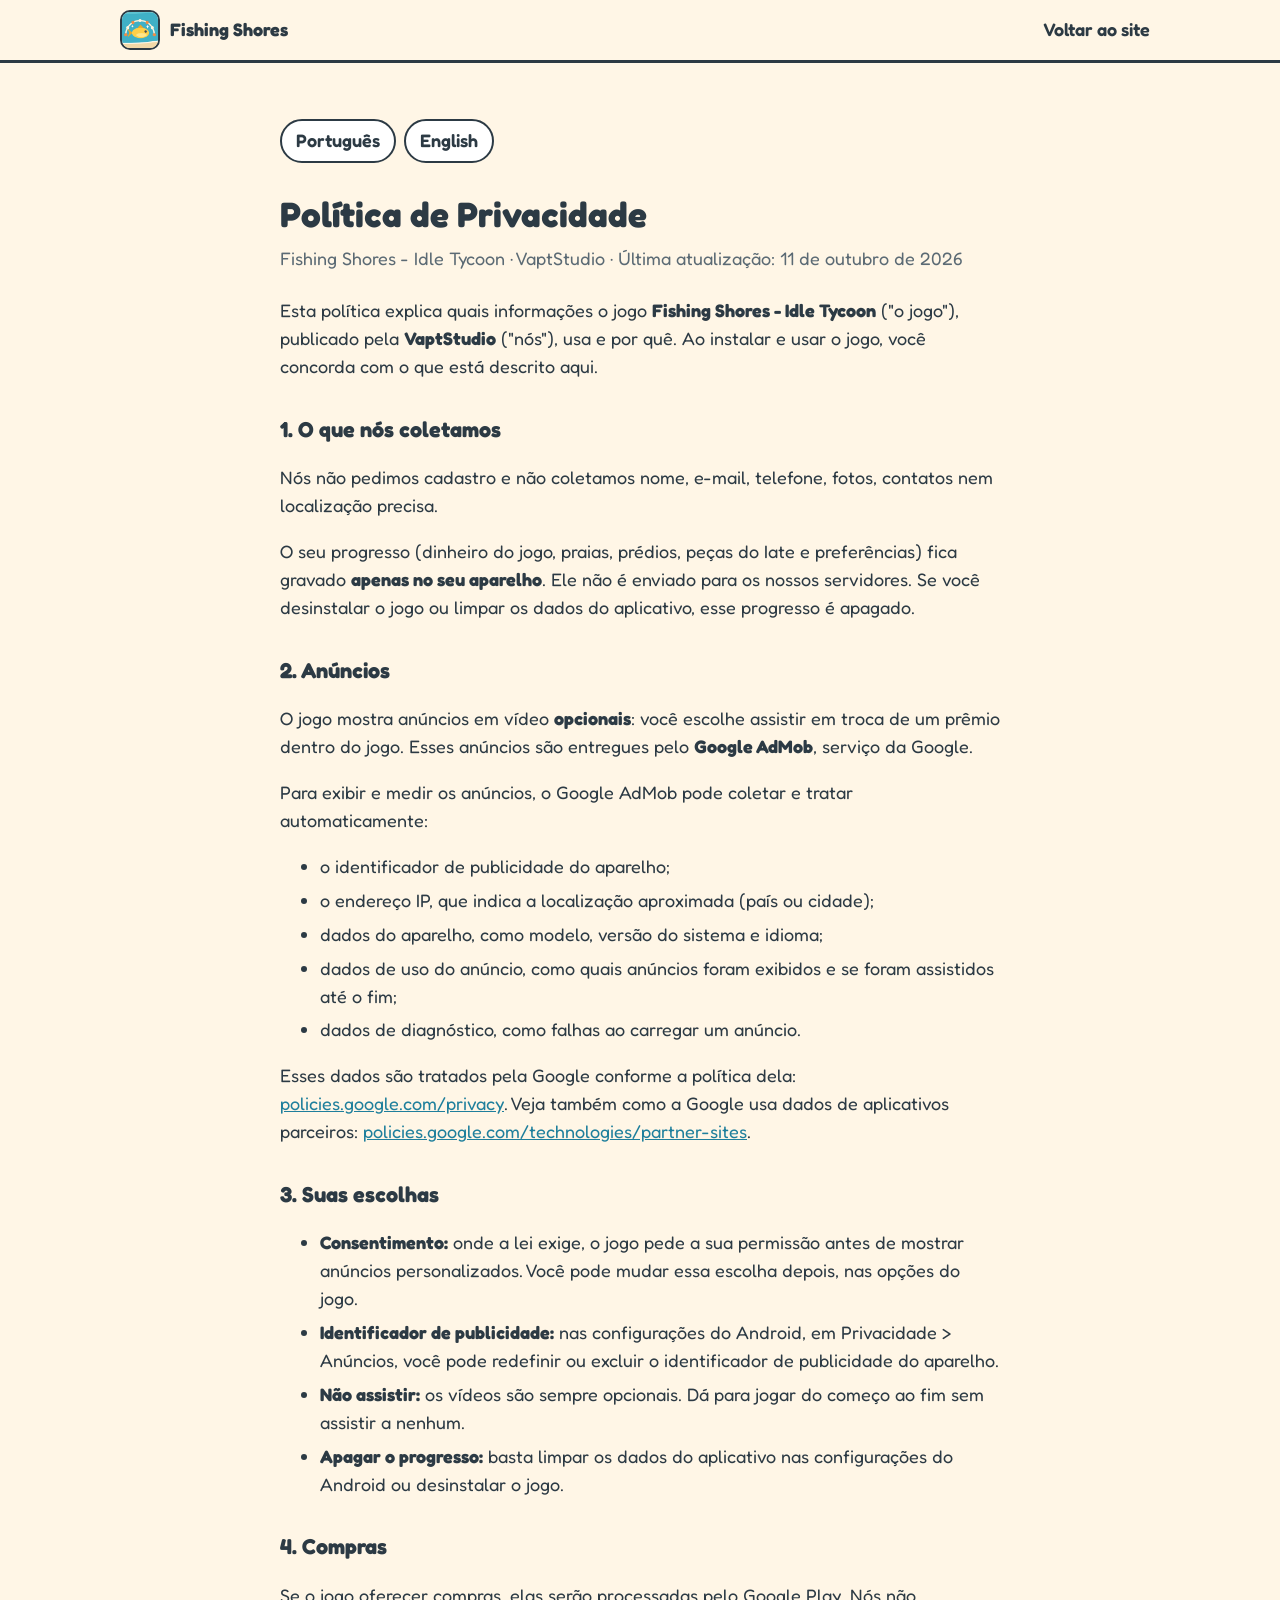
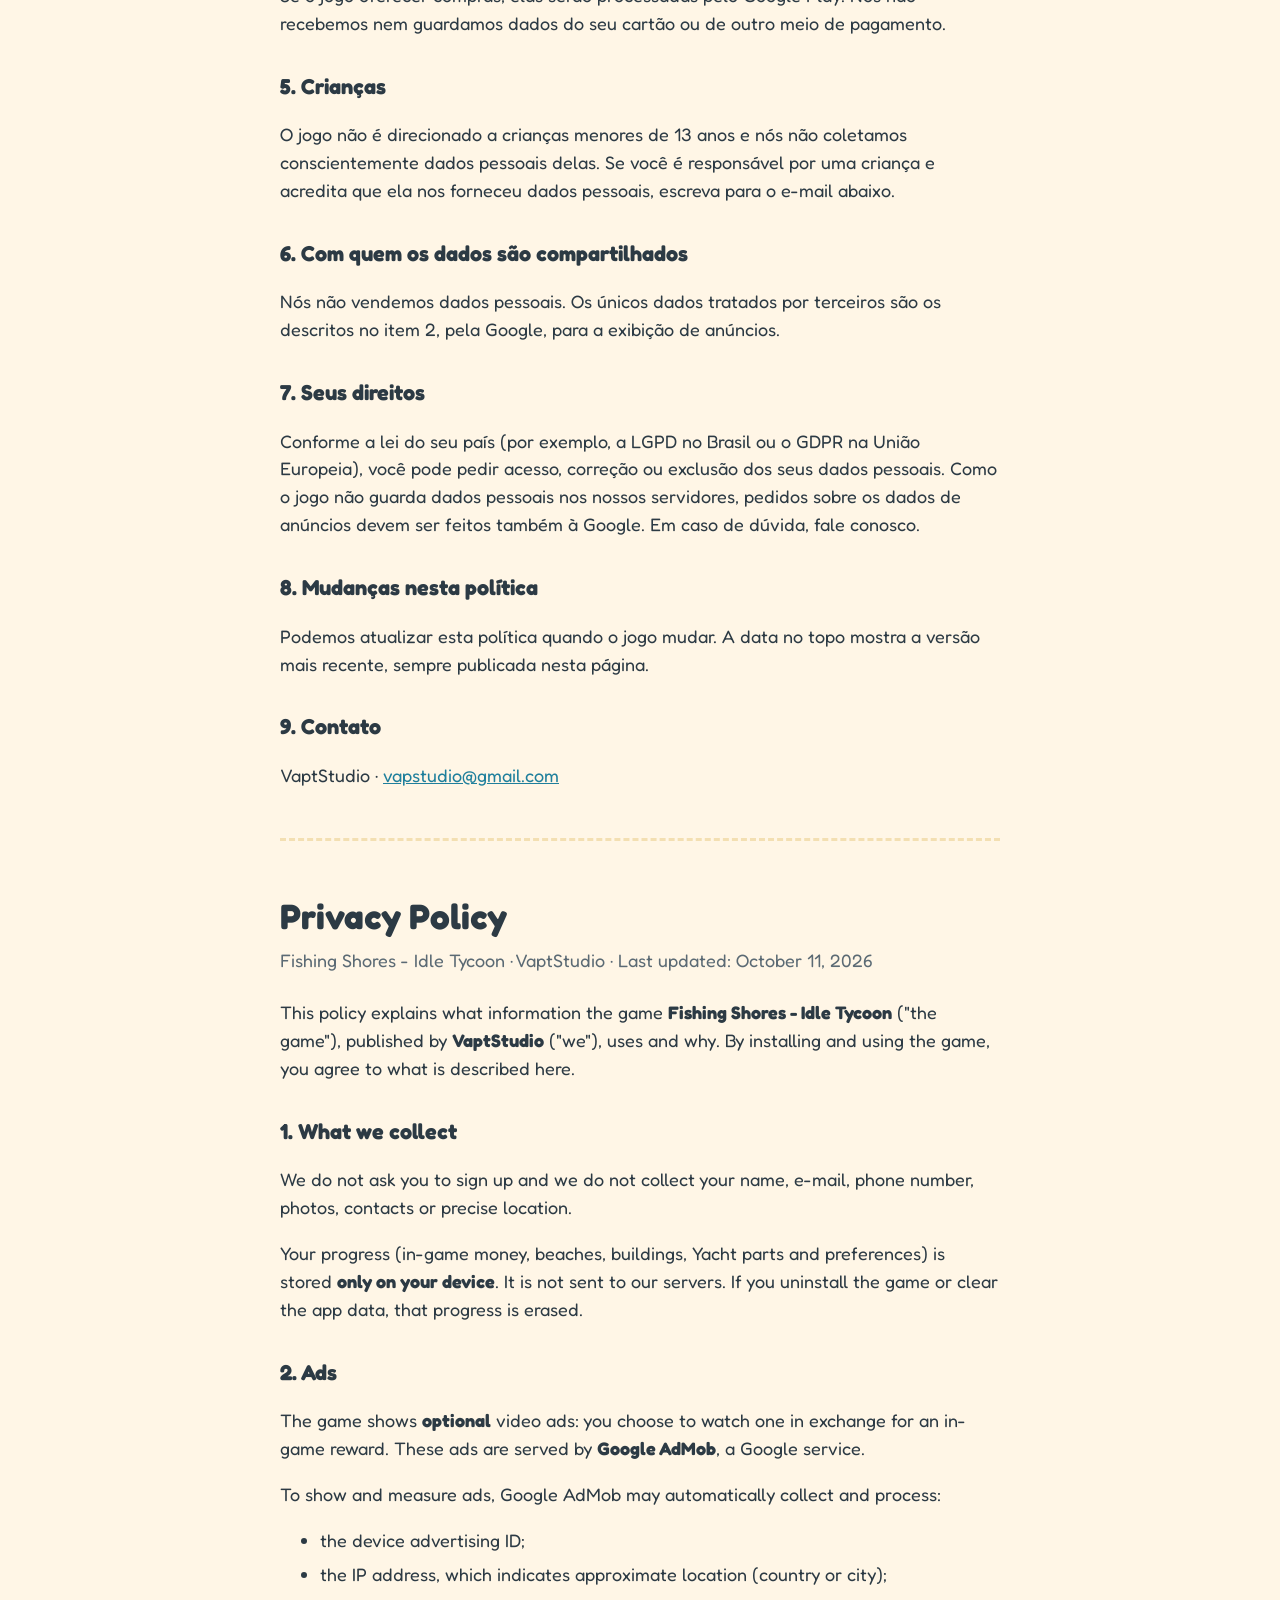
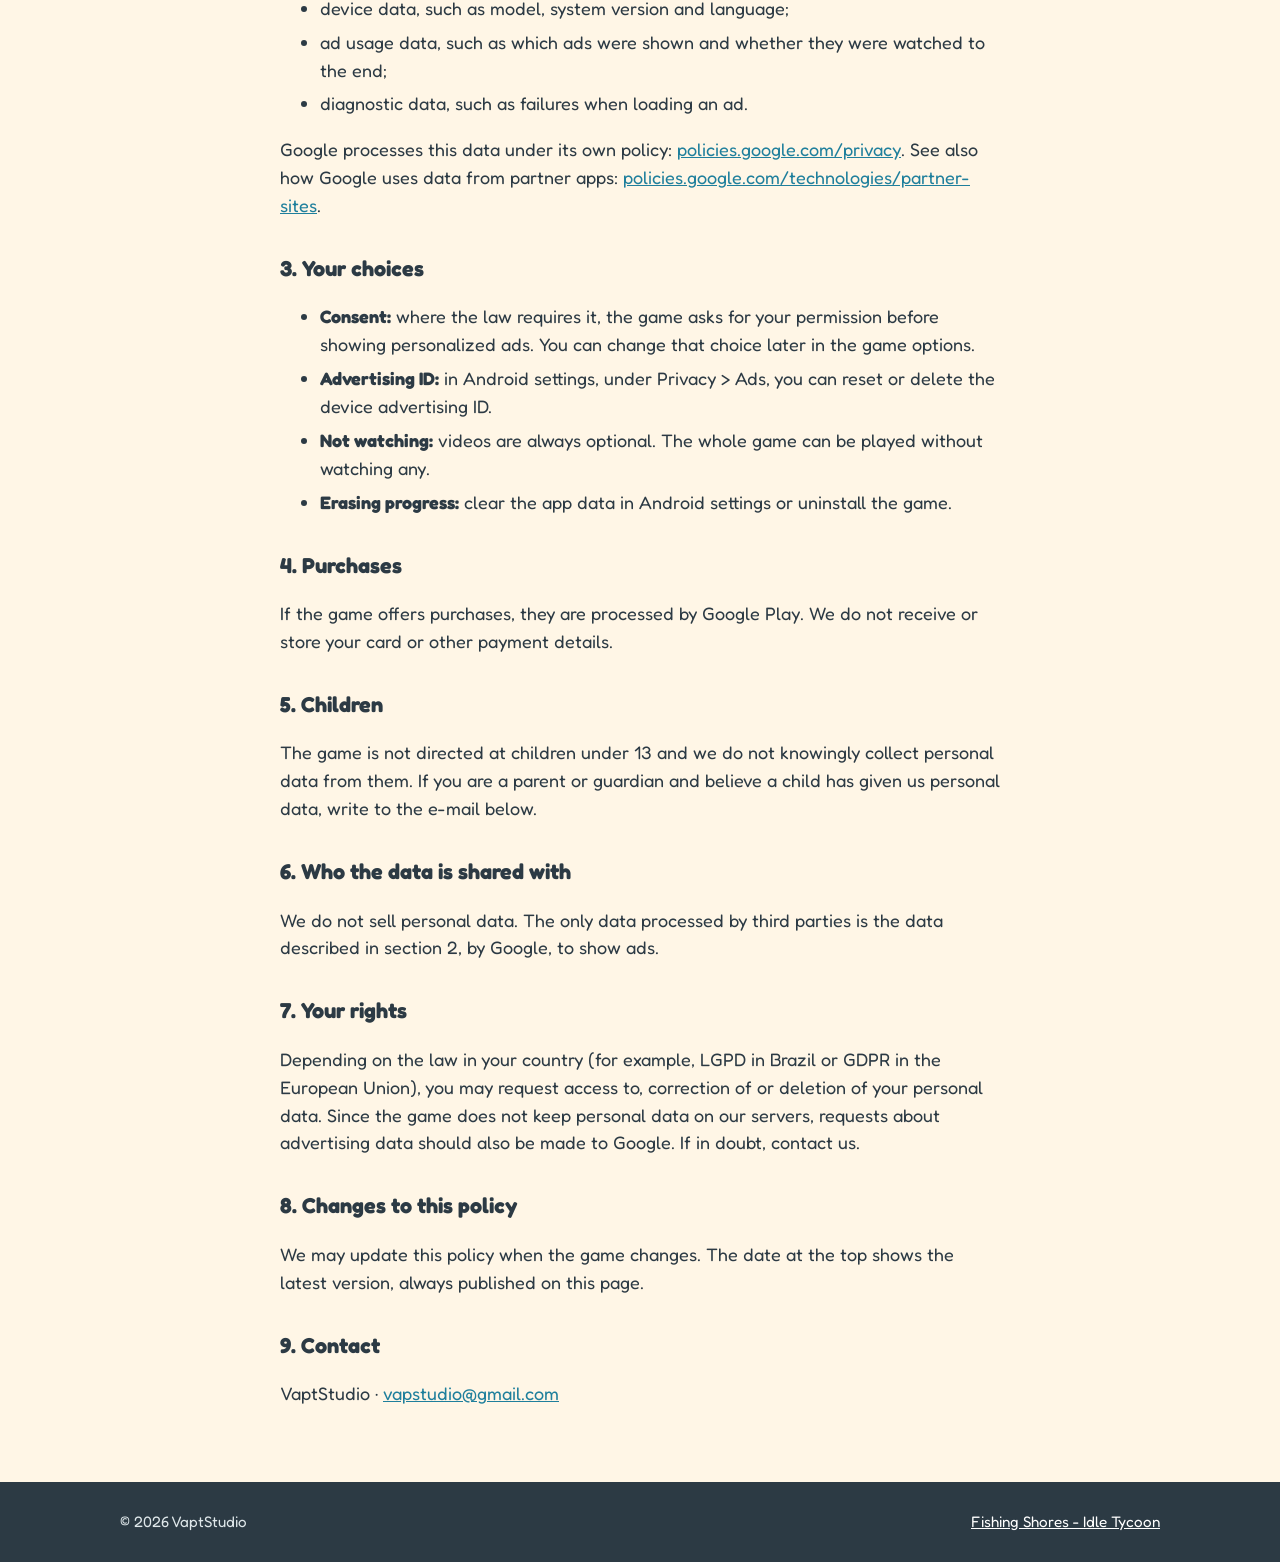
==== privacidade.html @ 3c8fefca "Site e politica de privacidade do Fishing Shores - Idle Tycoon" ====
<!doctype html>
<html lang="pt-BR">
<head>
  <meta charset="utf-8">
  <meta name="viewport" content="width=device-width, initial-scale=1">
  <title>Política de Privacidade | Fishing Shores - Idle Tycoon</title>
  <meta name="description" content="Política de Privacidade do jogo Fishing Shores - Idle Tycoon, da VaptStudio.">
  <link rel="icon" href="img/icone.png">
  <link rel="preconnect" href="https://fonts.googleapis.com">
  <link rel="preconnect" href="https://fonts.gstatic.com" crossorigin>
  <link href="https://fonts.googleapis.com/css2?family=Fredoka:wght@400;600;700&display=swap" rel="stylesheet">
  <link rel="stylesheet" href="estilo.css">
</head>
<body>

<header class="topo">
  <div class="miolo">
    <a class="marca" href="index.html"><img src="img/icone.png" alt="">Fishing Shores</a>
    <nav><a href="index.html">Voltar ao site</a></nav>
  </div>
</header>

<main>
  <section>
    <div class="miolo texto">
      <div class="idiomas"><a href="#pt">Português</a><a href="#en">English</a></div>

      <article id="pt">
        <h1>Política de Privacidade</h1>
        <p class="data">Fishing Shores - Idle Tycoon · VaptStudio · Última atualização: 11 de outubro de 2026</p>

        <p>Esta política explica quais informações o jogo <strong>Fishing Shores - Idle Tycoon</strong> ("o jogo"), publicado pela <strong>VaptStudio</strong> ("nós"), usa e por quê. Ao instalar e usar o jogo, você concorda com o que está descrito aqui.</p>

        <h2>1. O que nós coletamos</h2>
        <p>Nós não pedimos cadastro e não coletamos nome, e-mail, telefone, fotos, contatos nem localização precisa.</p>
        <p>O seu progresso (dinheiro do jogo, praias, prédios, peças do Iate e preferências) fica gravado <strong>apenas no seu aparelho</strong>. Ele não é enviado para os nossos servidores. Se você desinstalar o jogo ou limpar os dados do aplicativo, esse progresso é apagado.</p>

        <h2>2. Anúncios</h2>
        <p>O jogo mostra anúncios em vídeo <strong>opcionais</strong>: você escolhe assistir em troca de um prêmio dentro do jogo. Esses anúncios são entregues pelo <strong>Google AdMob</strong>, serviço da Google.</p>
        <p>Para exibir e medir os anúncios, o Google AdMob pode coletar e tratar automaticamente:</p>
        <ul>
          <li>o identificador de publicidade do aparelho;</li>
          <li>o endereço IP, que indica a localização aproximada (país ou cidade);</li>
          <li>dados do aparelho, como modelo, versão do sistema e idioma;</li>
          <li>dados de uso do anúncio, como quais anúncios foram exibidos e se foram assistidos até o fim;</li>
          <li>dados de diagnóstico, como falhas ao carregar um anúncio.</li>
        </ul>
        <p>Esses dados são tratados pela Google conforme a política dela: <a href="https://policies.google.com/privacy" rel="noopener">policies.google.com/privacy</a>. Veja também como a Google usa dados de aplicativos parceiros: <a href="https://policies.google.com/technologies/partner-sites" rel="noopener">policies.google.com/technologies/partner-sites</a>.</p>

        <h2>3. Suas escolhas</h2>
        <ul>
          <li><strong>Consentimento:</strong> onde a lei exige, o jogo pede a sua permissão antes de mostrar anúncios personalizados. Você pode mudar essa escolha depois, nas opções do jogo.</li>
          <li><strong>Identificador de publicidade:</strong> nas configurações do Android, em Privacidade &gt; Anúncios, você pode redefinir ou excluir o identificador de publicidade do aparelho.</li>
          <li><strong>Não assistir:</strong> os vídeos são sempre opcionais. Dá para jogar do começo ao fim sem assistir a nenhum.</li>
          <li><strong>Apagar o progresso:</strong> basta limpar os dados do aplicativo nas configurações do Android ou desinstalar o jogo.</li>
        </ul>

        <h2>4. Compras</h2>
        <p>Se o jogo oferecer compras, elas serão processadas pelo Google Play. Nós não recebemos nem guardamos dados do seu cartão ou de outro meio de pagamento.</p>

        <h2>5. Crianças</h2>
        <p>O jogo não é direcionado a crianças menores de 13 anos e nós não coletamos conscientemente dados pessoais delas. Se você é responsável por uma criança e acredita que ela nos forneceu dados pessoais, escreva para o e-mail abaixo.</p>

        <h2>6. Com quem os dados são compartilhados</h2>
        <p>Nós não vendemos dados pessoais. Os únicos dados tratados por terceiros são os descritos no item 2, pela Google, para a exibição de anúncios.</p>

        <h2>7. Seus direitos</h2>
        <p>Conforme a lei do seu país (por exemplo, a LGPD no Brasil ou o GDPR na União Europeia), você pode pedir acesso, correção ou exclusão dos seus dados pessoais. Como o jogo não guarda dados pessoais nos nossos servidores, pedidos sobre os dados de anúncios devem ser feitos também à Google. Em caso de dúvida, fale conosco.</p>

        <h2>8. Mudanças nesta política</h2>
        <p>Podemos atualizar esta política quando o jogo mudar. A data no topo mostra a versão mais recente, sempre publicada nesta página.</p>

        <h2>9. Contato</h2>
        <p>VaptStudio · <a href="mailto:vapstudio@gmail.com">vapstudio@gmail.com</a></p>
      </article>

      <hr>

      <article id="en" lang="en">
        <h1>Privacy Policy</h1>
        <p class="data">Fishing Shores - Idle Tycoon · VaptStudio · Last updated: October 11, 2026</p>

        <p>This policy explains what information the game <strong>Fishing Shores - Idle Tycoon</strong> ("the game"), published by <strong>VaptStudio</strong> ("we"), uses and why. By installing and using the game, you agree to what is described here.</p>

        <h2>1. What we collect</h2>
        <p>We do not ask you to sign up and we do not collect your name, e-mail, phone number, photos, contacts or precise location.</p>
        <p>Your progress (in-game money, beaches, buildings, Yacht parts and preferences) is stored <strong>only on your device</strong>. It is not sent to our servers. If you uninstall the game or clear the app data, that progress is erased.</p>

        <h2>2. Ads</h2>
        <p>The game shows <strong>optional</strong> video ads: you choose to watch one in exchange for an in-game reward. These ads are served by <strong>Google AdMob</strong>, a Google service.</p>
        <p>To show and measure ads, Google AdMob may automatically collect and process:</p>
        <ul>
          <li>the device advertising ID;</li>
          <li>the IP address, which indicates approximate location (country or city);</li>
          <li>device data, such as model, system version and language;</li>
          <li>ad usage data, such as which ads were shown and whether they were watched to the end;</li>
          <li>diagnostic data, such as failures when loading an ad.</li>
        </ul>
        <p>Google processes this data under its own policy: <a href="https://policies.google.com/privacy" rel="noopener">policies.google.com/privacy</a>. See also how Google uses data from partner apps: <a href="https://policies.google.com/technologies/partner-sites" rel="noopener">policies.google.com/technologies/partner-sites</a>.</p>

        <h2>3. Your choices</h2>
        <ul>
          <li><strong>Consent:</strong> where the law requires it, the game asks for your permission before showing personalized ads. You can change that choice later in the game options.</li>
          <li><strong>Advertising ID:</strong> in Android settings, under Privacy &gt; Ads, you can reset or delete the device advertising ID.</li>
          <li><strong>Not watching:</strong> videos are always optional. The whole game can be played without watching any.</li>
          <li><strong>Erasing progress:</strong> clear the app data in Android settings or uninstall the game.</li>
        </ul>

        <h2>4. Purchases</h2>
        <p>If the game offers purchases, they are processed by Google Play. We do not receive or store your card or other payment details.</p>

        <h2>5. Children</h2>
        <p>The game is not directed at children under 13 and we do not knowingly collect personal data from them. If you are a parent or guardian and believe a child has given us personal data, write to the e-mail below.</p>

        <h2>6. Who the data is shared with</h2>
        <p>We do not sell personal data. The only data processed by third parties is the data described in section 2, by Google, to show ads.</p>

        <h2>7. Your rights</h2>
        <p>Depending on the law in your country (for example, LGPD in Brazil or GDPR in the European Union), you may request access to, correction of or deletion of your personal data. Since the game does not keep personal data on our servers, requests about advertising data should also be made to Google. If in doubt, contact us.</p>

        <h2>8. Changes to this policy</h2>
        <p>We may update this policy when the game changes. The date at the top shows the latest version, always published on this page.</p>

        <h2>9. Contact</h2>
        <p>VaptStudio · <a href="mailto:vapstudio@gmail.com">vapstudio@gmail.com</a></p>
      </article>
    </div>
  </section>
</main>

<footer>
  <div class="miolo">
    <span>© 2026 VaptStudio</span>
    <span><a href="index.html">Fishing Shores - Idle Tycoon</a></span>
  </div>
</footer>

</body>
</html>
---- estilo.css ----
:root {
  --mar: #3aa9c1;
  --mar-fundo: #1f7f9c;
  --areia: #f3dfb2;
  --creme: #fff6e6;
  --laranja: #f09a2a;
  --laranja-escuro: #c9721a;
  --verde: #1f9d6b;
  --tinta: #2c3a44;
  --tinta-suave: #5b6a74;
  --borda: #2c3a44;
}

* { box-sizing: border-box; }

html { scroll-behavior: smooth; }

body {
  margin: 0;
  font-family: "Fredoka", "Trebuchet MS", system-ui, sans-serif;
  font-size: 18px;
  line-height: 1.55;
  color: var(--tinta);
  background: var(--creme);
}

img { max-width: 100%; display: block; }

a { color: var(--mar-fundo); }

.miolo { max-width: 1080px; margin: 0 auto; padding: 0 20px; }

/* Topo */
.topo {
  position: sticky; top: 0; z-index: 10;
  background: var(--creme);
  border-bottom: 3px solid var(--borda);
}
.topo .miolo { display: flex; align-items: center; gap: 12px; padding-top: 10px; padding-bottom: 10px; }
.marca { display: flex; align-items: center; gap: 10px; font-weight: 700; color: var(--tinta); text-decoration: none; margin-right: auto; }
.marca img { width: 40px; height: 40px; border-radius: 10px; border: 2px solid var(--borda); }
.topo nav a { color: var(--tinta); text-decoration: none; font-weight: 600; padding: 6px 10px; border-radius: 999px; }
.topo nav a:hover { background: var(--areia); }

/* Abertura */
.abertura {
  background: linear-gradient(180deg, var(--mar) 0%, var(--mar) 58%, #f7f2e2 58%, #f7f2e2 59.5%, var(--areia) 59.5%);
  padding: 56px 0 64px;
  border-bottom: 3px solid var(--borda);
}
.abertura .miolo { display: grid; grid-template-columns: 1fr 1.25fr; gap: 36px; align-items: center; }
.abertura h1 { font-size: 3rem; line-height: 1.05; margin: 14px 0 12px; color: #fff; text-shadow: 0 3px 0 var(--mar-fundo); }
.abertura p { color: #fff; font-size: 1.2rem; margin: 0 0 24px; max-width: 30ch; }
.abertura .icone { width: 96px; height: 96px; border-radius: 22px; border: 3px solid var(--borda); box-shadow: 0 5px 0 var(--borda); }
.abertura .tela { border-radius: 18px; border: 3px solid var(--borda); box-shadow: 0 8px 0 var(--borda); }

.botao {
  display: inline-block;
  background: var(--laranja); color: #fff; text-decoration: none;
  font-weight: 700; font-size: 1.15rem;
  padding: 14px 26px; border-radius: 16px;
  border: 3px solid var(--borda); box-shadow: 0 5px 0 var(--laranja-escuro);
}
.botao:hover { transform: translateY(2px); box-shadow: 0 3px 0 var(--laranja-escuro); }
.aviso { display: block; margin-top: 12px; font-size: .95rem; color: var(--tinta); }

/* Seções */
section { padding: 56px 0; }
h2 { font-size: 2rem; margin: 0 0 8px; }
.sub { color: var(--tinta-suave); margin: 0 0 28px; }

.cartoes { display: grid; grid-template-columns: repeat(3, 1fr); gap: 18px; }
.cartao {
  background: #fff; border: 3px solid var(--borda); border-radius: 18px;
  padding: 20px; box-shadow: 0 5px 0 var(--areia);
}
.cartao h3 { margin: 0 0 6px; font-size: 1.2rem; }
.cartao p { margin: 0; color: var(--tinta-suave); }
.cartao .num {
  display: inline-grid; place-items: center; width: 36px; height: 36px; margin-bottom: 10px;
  background: var(--mar); color: #fff; font-weight: 700; border-radius: 50%; border: 2px solid var(--borda);
}

.faixa { background: var(--areia); border-top: 3px solid var(--borda); border-bottom: 3px solid var(--borda); }
.galeria { display: grid; grid-template-columns: repeat(2, 1fr); gap: 18px; }
.galeria figure { margin: 0; }
.galeria img { border-radius: 14px; border: 3px solid var(--borda); }
.galeria figcaption { font-weight: 600; margin-top: 8px; }

.contato a { font-weight: 700; }

/* Rodapé */
footer { background: var(--tinta); color: #dfe7ea; padding: 28px 0; font-size: .95rem; }
footer .miolo { display: flex; flex-wrap: wrap; gap: 8px 24px; justify-content: space-between; }
footer a { color: #fff; }

/* Página de texto (privacidade) */
.texto { max-width: 760px; }
.texto h1 { font-size: 2.2rem; margin: 0 0 4px; }
.texto h2 { font-size: 1.35rem; margin: 32px 0 6px; }
.texto .data { color: var(--tinta-suave); margin: 0 0 24px; }
.texto li { margin-bottom: 6px; }
.idiomas { display: flex; gap: 8px; margin: 0 0 24px; }
.idiomas a {
  text-decoration: none; font-weight: 600; color: var(--tinta);
  padding: 6px 14px; border-radius: 999px; border: 2px solid var(--borda); background: #fff;
}
hr { border: 0; border-top: 3px dashed var(--areia); margin: 48px 0; }

@media (max-width: 820px) {
  body { font-size: 17px; }
  .abertura { padding: 36px 0 44px; }
  .abertura .miolo { grid-template-columns: 1fr; }
  .abertura h1 { font-size: 2.3rem; }
  .cartoes, .galeria { grid-template-columns: 1fr; }
  .topo nav a.some { display: none; }
}
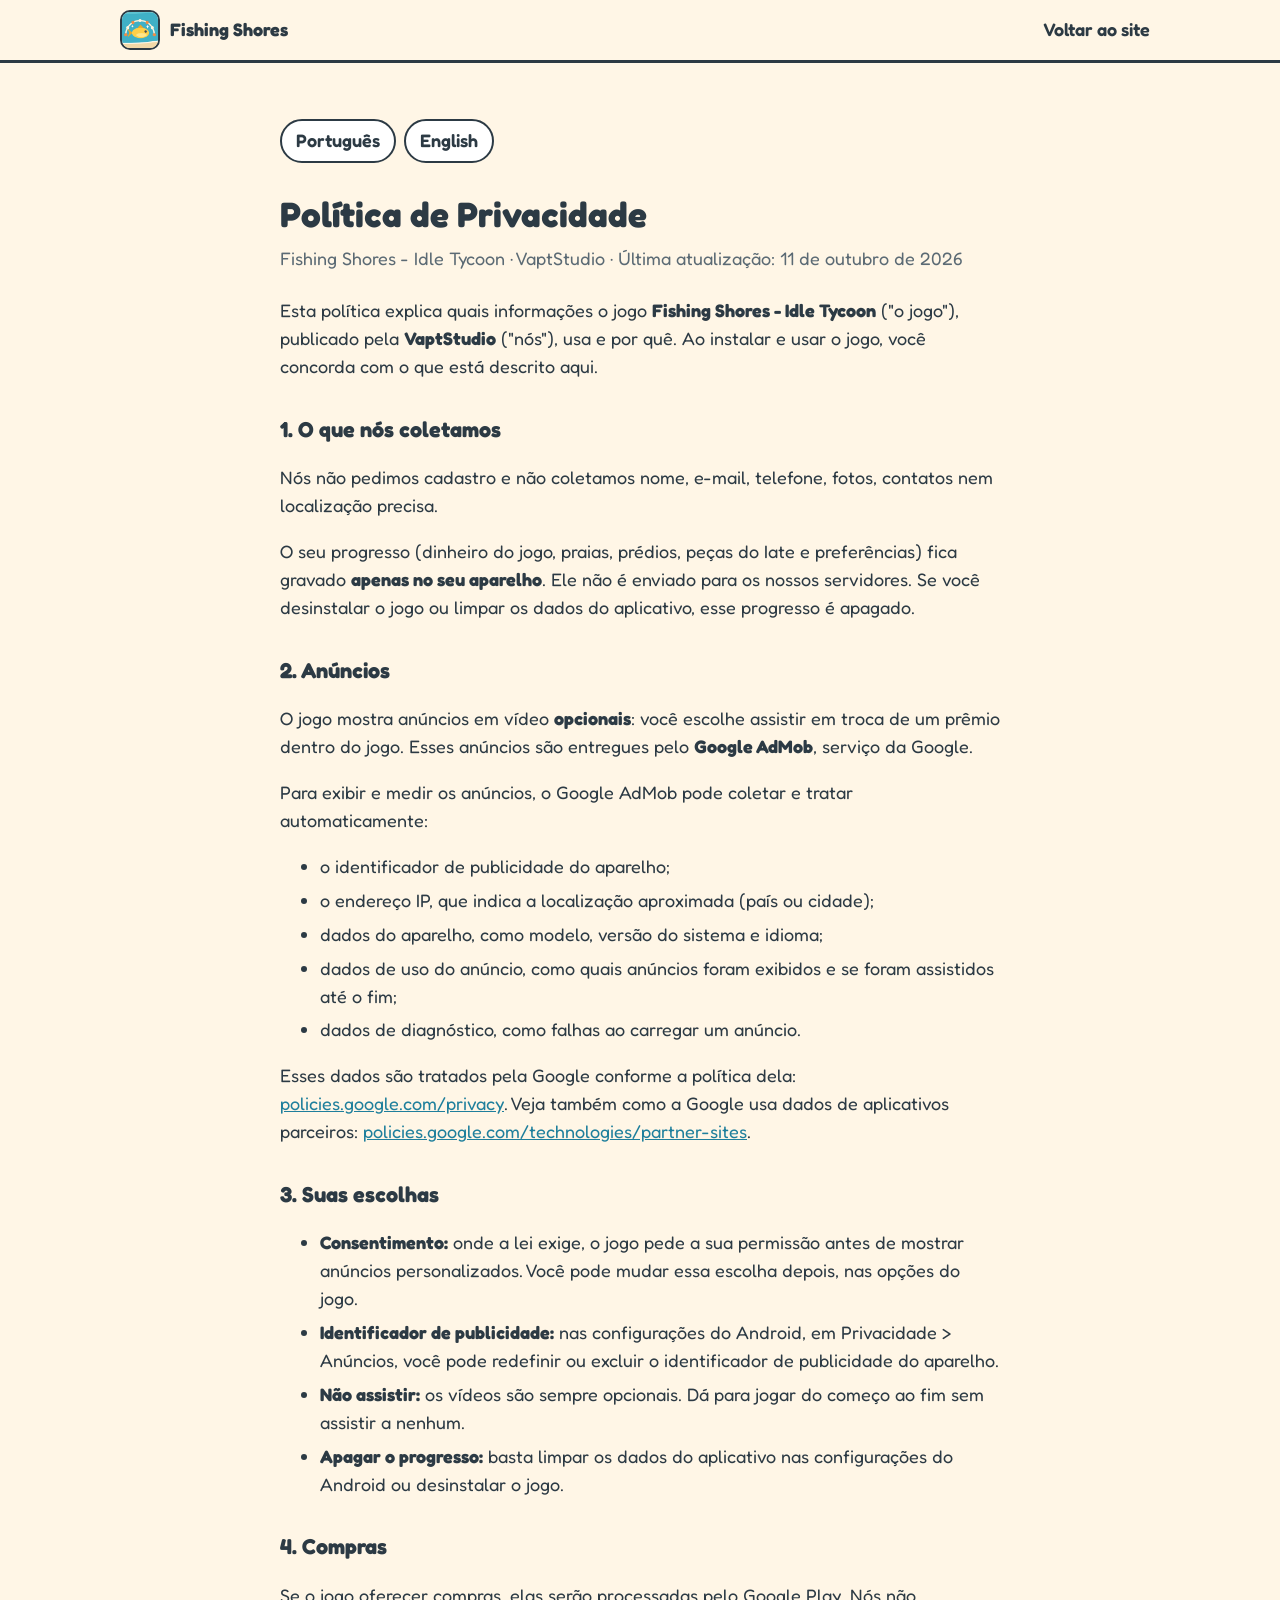
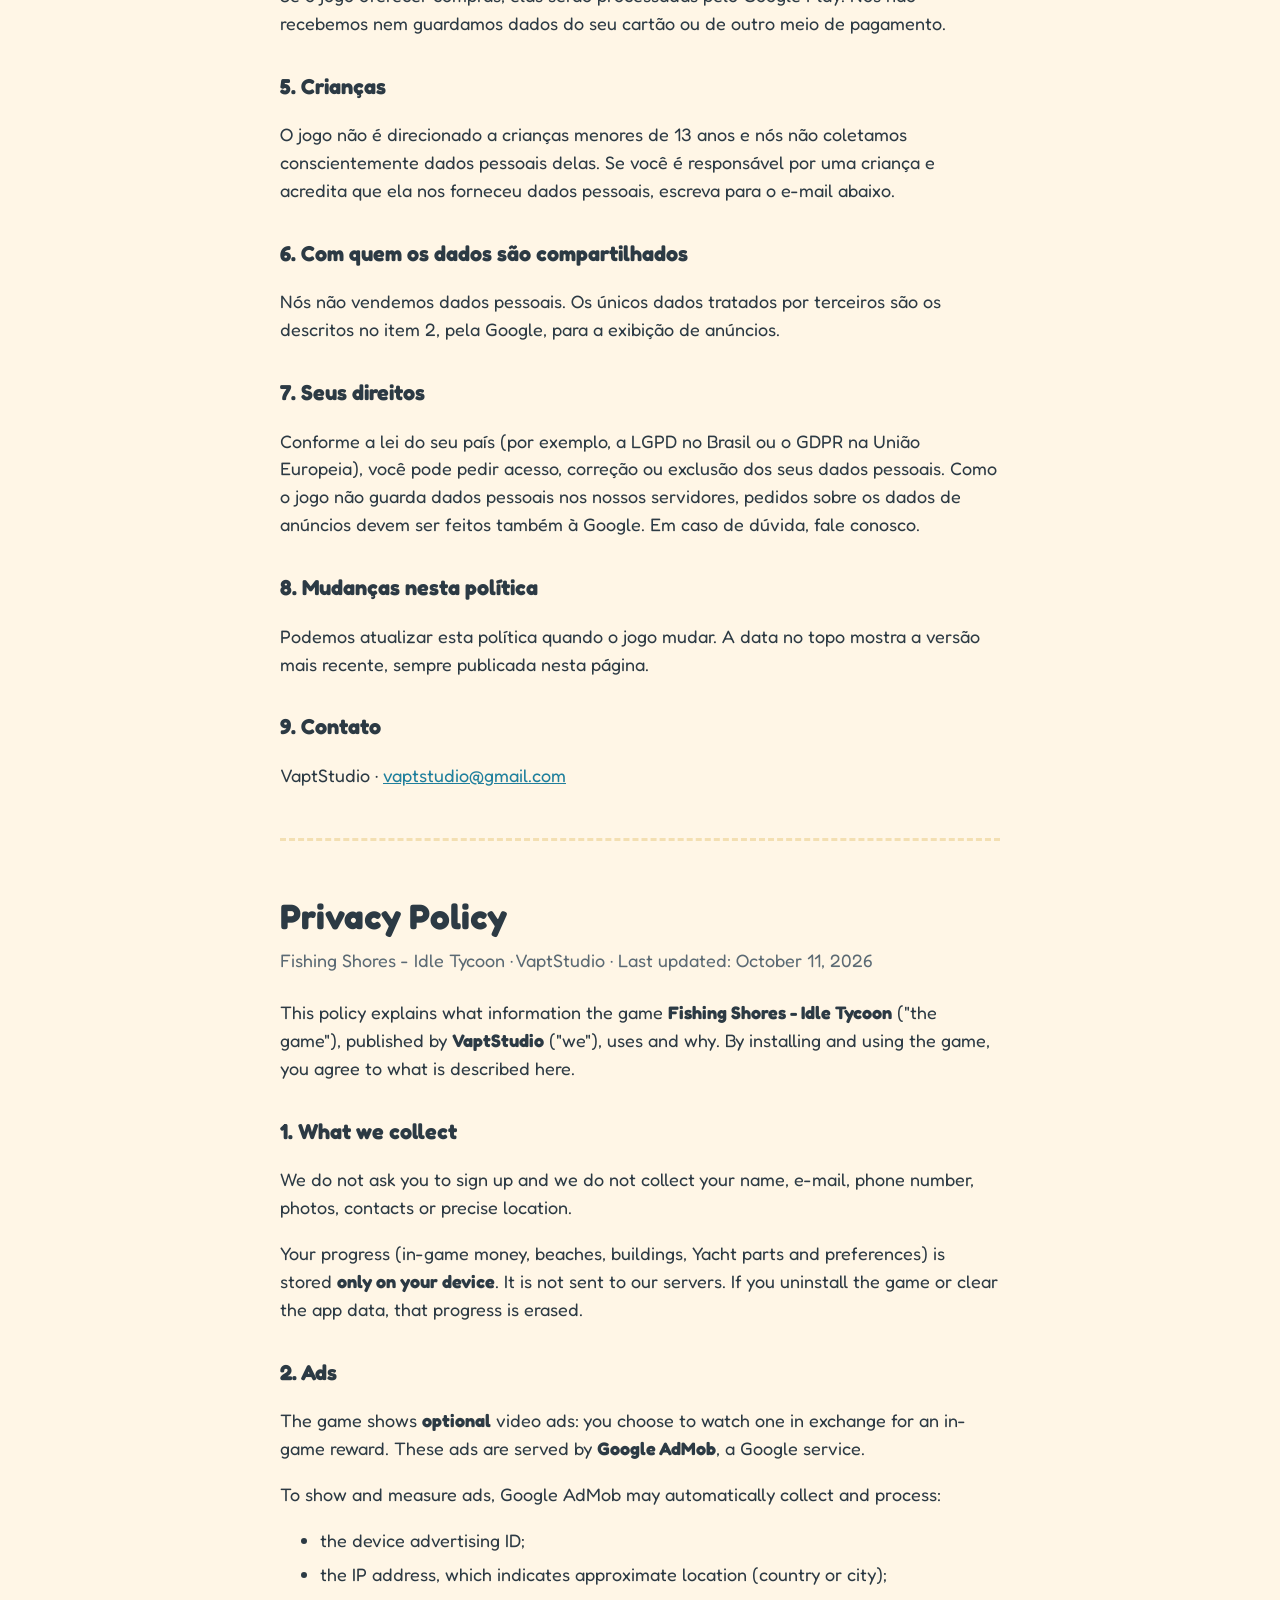
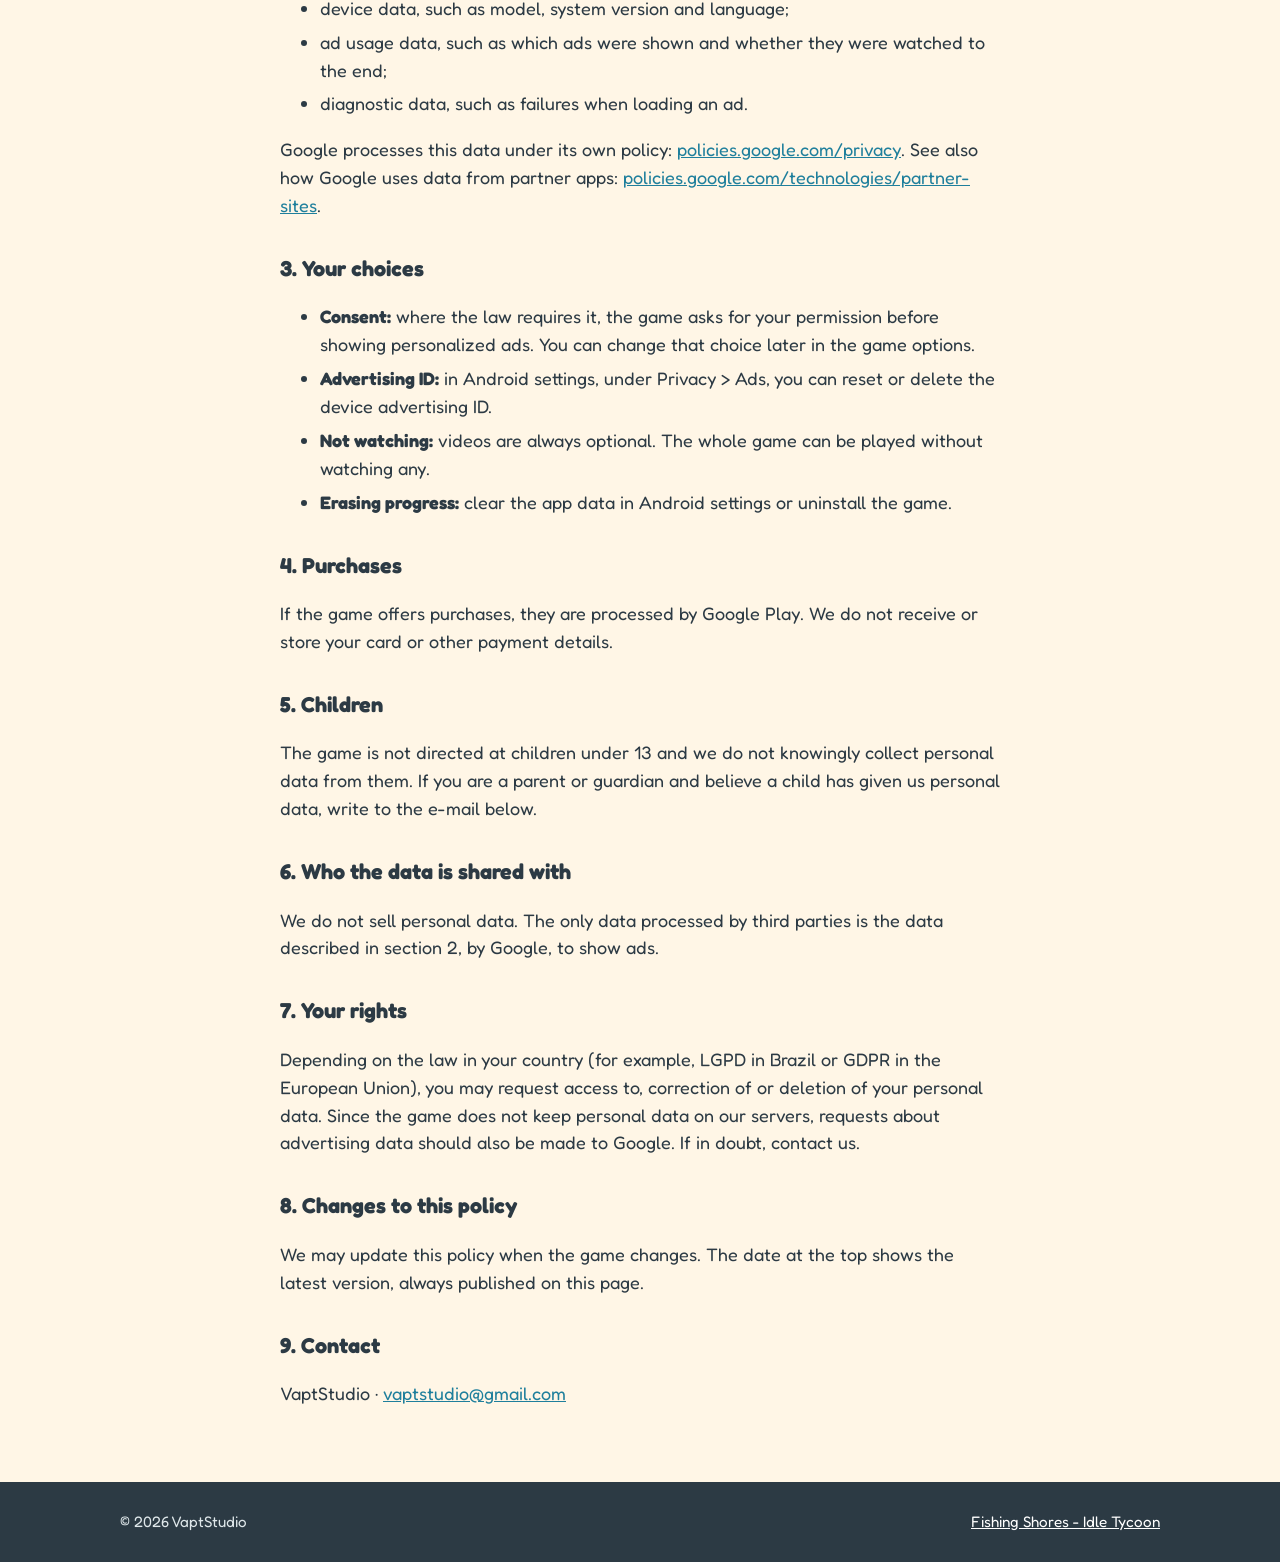
==== commit 9cc982a8: "Corrige e-mail de contato" ====
--- a/privacidade.html
+++ b/privacidade.html
@@ -71,7 +71,7 @@
         <p>Podemos atualizar esta política quando o jogo mudar. A data no topo mostra a versão mais recente, sempre publicada nesta página.</p>
 
         <h2>9. Contato</h2>
-        <p>VaptStudio · <a href="mailto:vapstudio@gmail.com">vapstudio@gmail.com</a></p>
+        <p>VaptStudio · <a href="mailto:vaptstudio@gmail.com">vaptstudio@gmail.com</a></p>
       </article>
 
       <hr>
@@ -122,7 +122,7 @@
         <p>We may update this policy when the game changes. The date at the top shows the latest version, always published on this page.</p>
 
         <h2>9. Contact</h2>
-        <p>VaptStudio · <a href="mailto:vapstudio@gmail.com">vapstudio@gmail.com</a></p>
+        <p>VaptStudio · <a href="mailto:vaptstudio@gmail.com">vaptstudio@gmail.com</a></p>
       </article>
     </div>
   </section>
